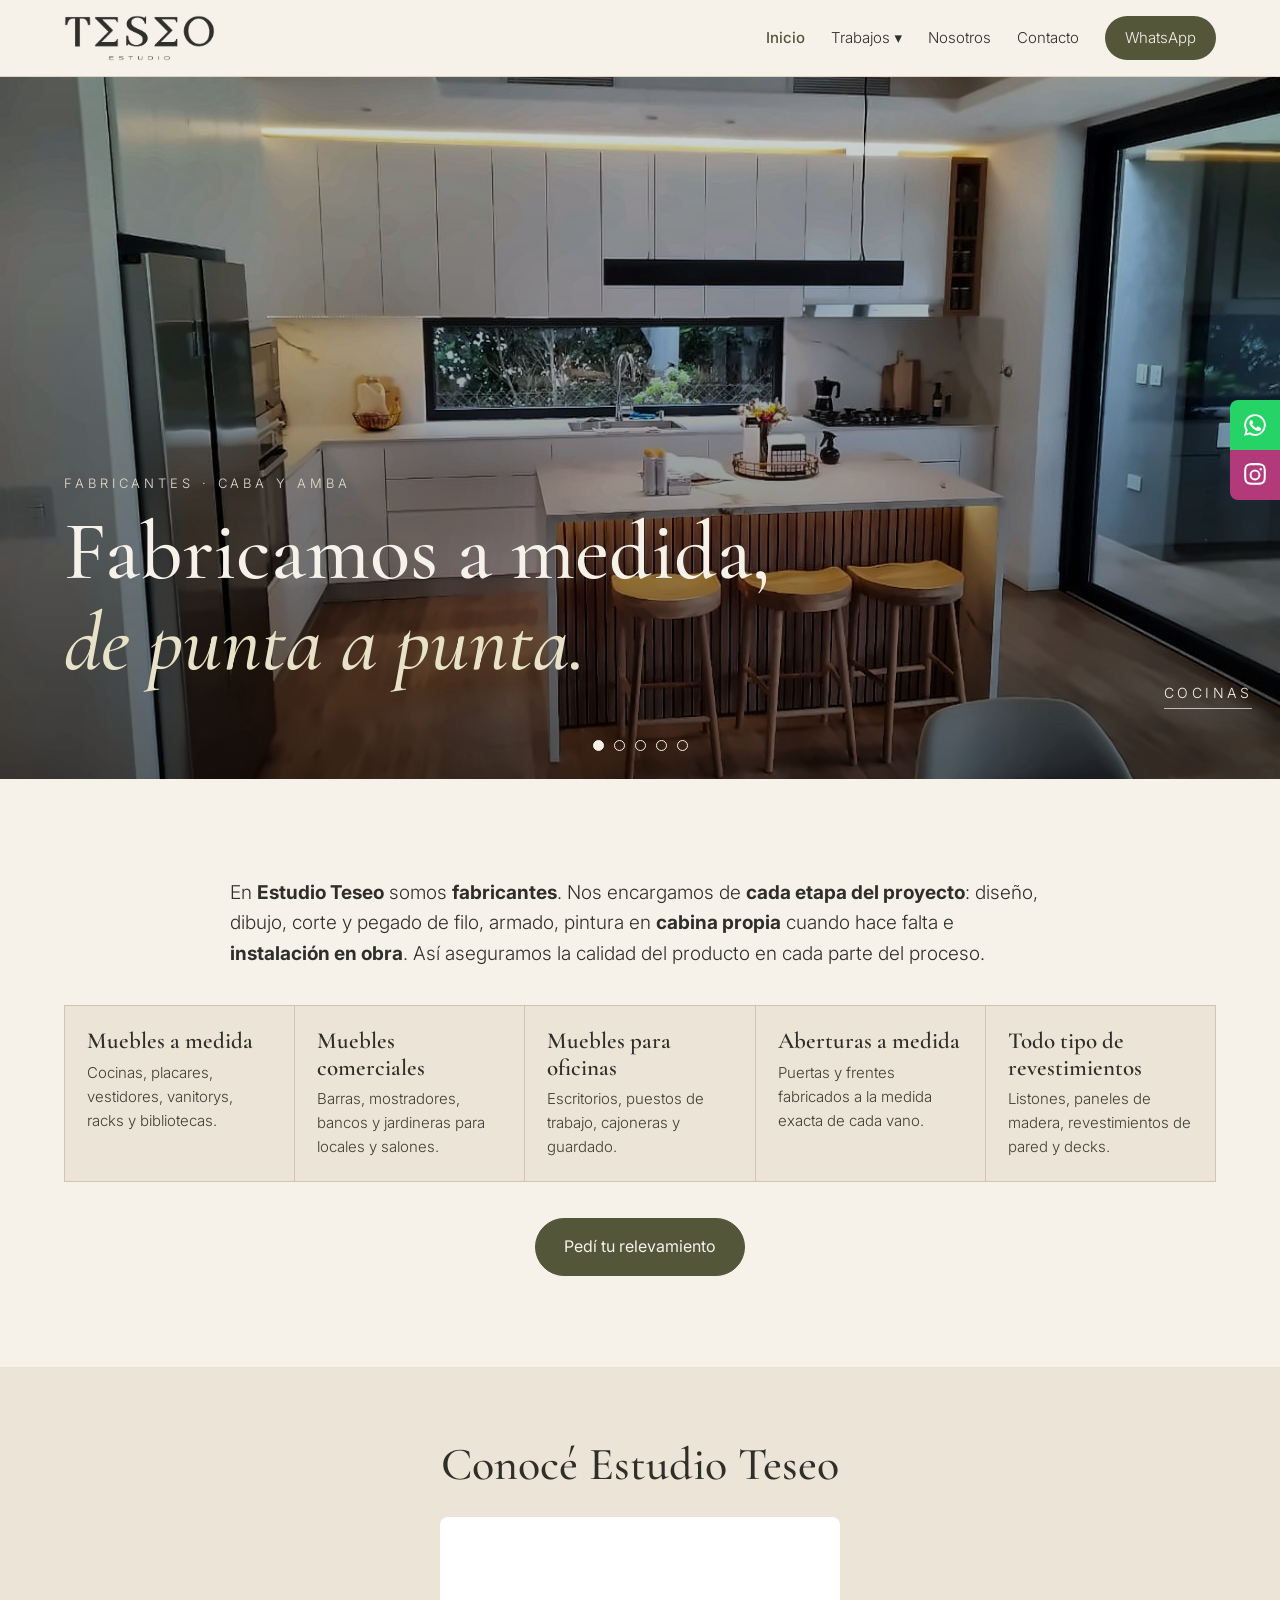
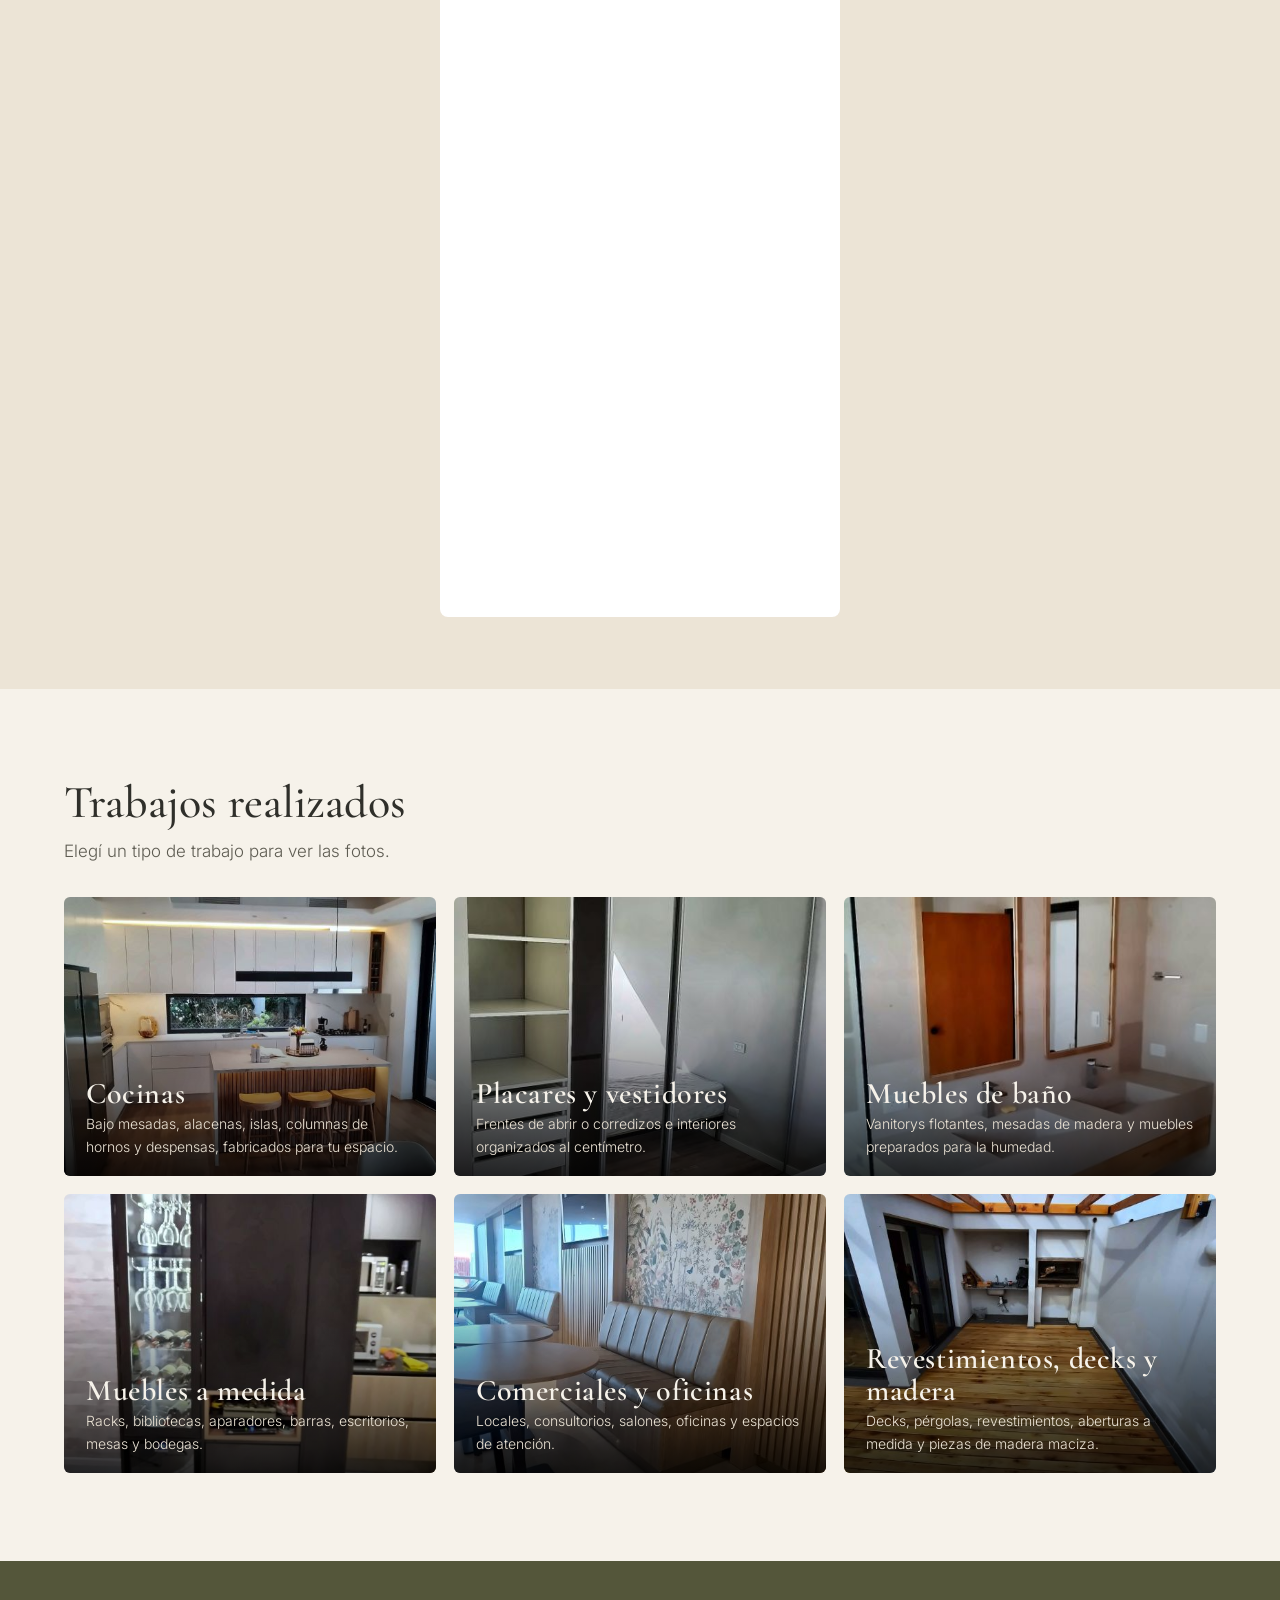
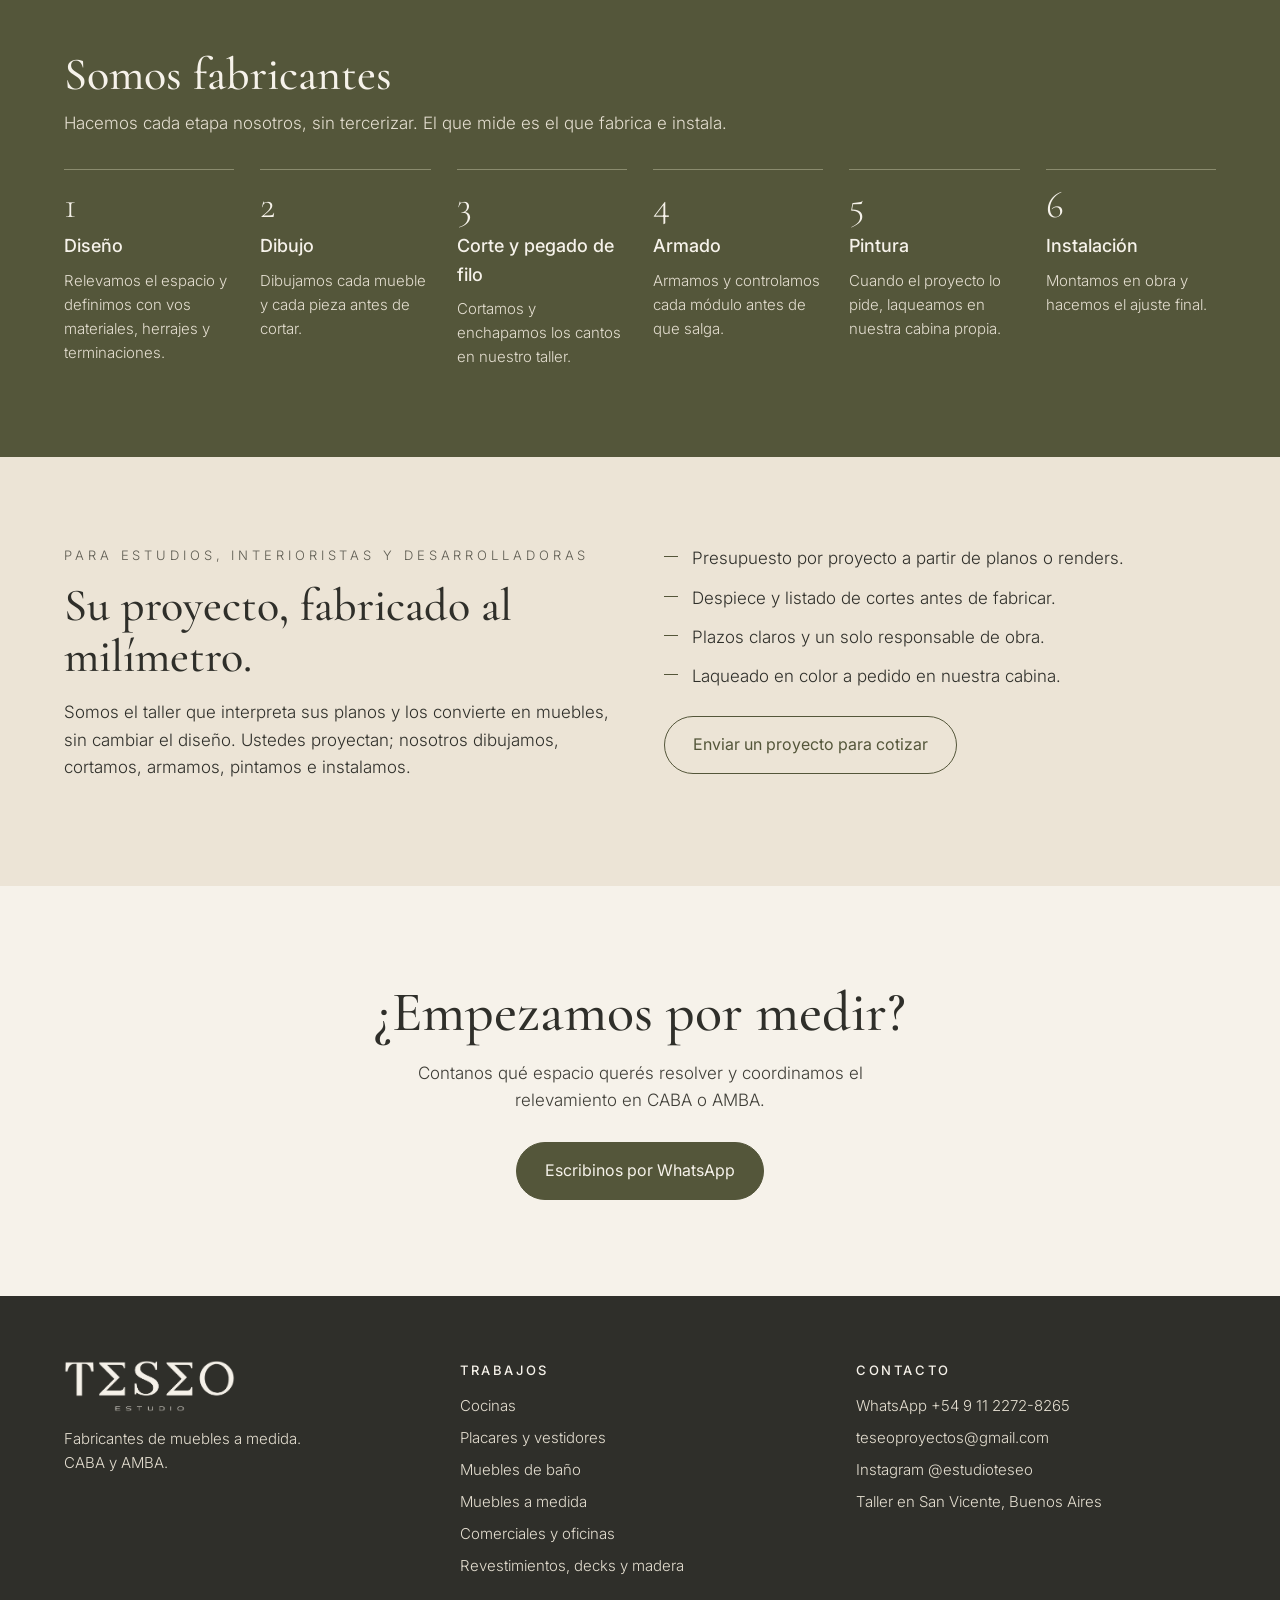
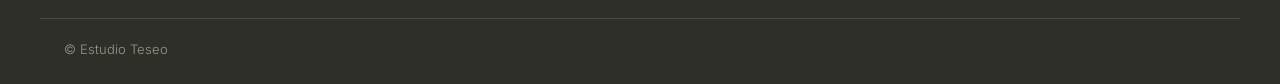
==== index.html @ 788e833e "Primera versión de la web de Estudio Teseo Co-Authored-By: Claude Opus 5.5 <noreply@anthropic.com> C" ====
<!doctype html>
<html lang="es"><head>
<meta charset="utf-8"><meta name="viewport" content="width=device-width, initial-scale=1">
<title>Estudio Teseo — Fabricantes de muebles a medida en CABA y AMBA</title>
<meta name="description" content="Fabricantes de muebles a medida, muebles comerciales y de oficina, aberturas y revestimientos en CABA y AMBA. Diseño, fabricación e instalación propios.">
<meta property="og:type" content="website"><meta property="og:title" content="Estudio Teseo — Fabricantes de muebles a medida en CABA y AMBA">
<meta property="og:description" content="Fabricantes de muebles a medida, muebles comerciales y de oficina, aberturas y revestimientos en CABA y AMBA. Diseño, fabricación e instalación propios."><meta property="og:image" content="img/compartir.jpg"><meta property="og:locale" content="es_AR">
<link rel="icon" href="data:image/svg+xml,%3Csvg xmlns='http://www.w3.org/2000/svg' viewBox='0 0 64 64'%3E%3Crect width='64' height='64' rx='10' fill='%2354563A'/%3E%3Ctext x='32' y='45' font-size='40' text-anchor='middle' fill='%23F6F2EA' font-family='sans-serif'%3E%CE%A3%3C/text%3E%3C/svg%3E">
<link rel="preconnect" href="https://fonts.googleapis.com">
<link href="https://fonts.googleapis.com/css2?family=Cormorant+Garamond:ital,wght@0,500;0,600;1,500&family=Inter:wght@300;400;500&display=swap" rel="stylesheet">
<link rel="stylesheet" href="estilo.css">
</head><body><header class="top"><div class="wrap bar">
<a href="index.html" class="home" aria-label="Estudio Teseo, inicio"><img class="logo-img" src="img/logo-oscuro.png" alt="Teseo Estudio" width="822" height="250"></a>
<button class="burger" aria-label="Abrir menú" aria-expanded="false"><span></span><span></span><span></span></button>
<nav class="menu" aria-label="Principal">
<a href="index.html" class="on">Inicio</a>
<div class="drop"><button class="dropbtn" aria-expanded="false">Trabajos <span aria-hidden="true">▾</span></button><div class="dropmenu"><a href="cocinas-a-medida.html">Cocinas</a><a href="placares-y-vestidores.html">Placares y vestidores</a><a href="muebles-de-bano.html">Muebles de baño</a><a href="muebles-a-medida.html">Muebles a medida</a><a href="muebles-comerciales-y-oficinas.html">Comerciales y oficinas</a><a href="revestimientos-decks-y-madera.html">Revestimientos, decks y madera</a></div></div>
<a href="nosotros.html">Nosotros</a>
<a href="contacto.html">Contacto</a>
<a class="btn small" href="https://wa.me/5491122728265?text=Hola%20Estudio%20Teseo%2C%20vengo%20de%20la%20web%20y%20quiero%20hacer%20una%20consulta." target="_blank" rel="noopener">WhatsApp</a>
</nav></div></header>
<main>
<section class="slider" aria-label="Trabajos destacados"><a class="slide on" href="cocinas-a-medida.html" style="background-image:url(img/obras/cocinas-25.jpg)"><span class="cap">Cocinas</span></a><a class="slide" href="placares-y-vestidores.html" style="background-image:url(img/obras/placares-14.jpg)"><span class="cap">Placares y vestidores</span></a><a class="slide" href="muebles-comerciales-y-oficinas.html" style="background-image:url(img/obras/comerciales-05.jpg)"><span class="cap">Comerciales y oficinas</span></a><a class="slide" href="muebles-de-bano.html" style="background-image:url(img/obras/banos-10.jpg)"><span class="cap">Muebles de baño</span></a><a class="slide" href="revestimientos-decks-y-madera.html" style="background-image:url(img/obras/especiales-02.jpg)"><span class="cap">Decks y madera</span></a><div class="slogan"><p class="kicker">FABRICANTES · CABA Y AMBA</p><h1>Fabricamos a medida,<br><em>de punta a punta.</em></h1></div><div class="dots"><button class="dot on" aria-label="Foto 1"></button><button class="dot" aria-label="Foto 2"></button><button class="dot" aria-label="Foto 3"></button><button class="dot" aria-label="Foto 4"></button><button class="dot" aria-label="Foto 5"></button></div></section>
<section class="intro"><div class="wrap narrow">
<p>En <strong>Estudio Teseo</strong> somos <strong>fabricantes</strong>. Nos encargamos de <strong>cada etapa del proyecto</strong>: diseño, dibujo, corte y pegado de filo, armado, pintura en <strong>cabina propia</strong> cuando hace falta e <strong>instalación en obra</strong>. Así aseguramos la calidad del producto en cada parte del proceso.</p>
<ul class="rubros"><li><strong>Muebles a medida</strong><span>Cocinas, placares, vestidores, vanitorys, racks y bibliotecas.</span></li><li><strong>Muebles comerciales</strong><span>Barras, mostradores, bancos y jardineras para locales y salones.</span></li><li><strong>Muebles para oficinas</strong><span>Escritorios, puestos de trabajo, cajoneras y guardado.</span></li><li><strong>Aberturas a medida</strong><span>Puertas y frentes fabricados a la medida exacta de cada vano.</span></li><li><strong>Todo tipo de revestimientos</strong><span>Listones, paneles de madera, revestimientos de pared y decks.</span></li></ul>
<p class="center"><a class="btn" href="https://wa.me/5491122728265?text=Hola%20Estudio%20Teseo%2C%20vengo%20de%20la%20web%20y%20quiero%20pedir%20un%20relevamiento." target="_blank" rel="noopener">Pedí tu relevamiento</a></p>
</div></section>
<section class="video"><div class="wrap center"><h2>Conocé Estudio Teseo</h2><div class="ig"><iframe src="https://www.instagram.com/reel/DfYvOZ5NpeD/embed" title="Video de presentación de Estudio Teseo" loading="lazy" allowtransparency="true" allowfullscreen scrolling="no"></iframe></div></div></section>
<section class="tiles-sec"><div class="wrap"><h2>Trabajos realizados</h2><p class="sub">Elegí un tipo de trabajo para ver las fotos.</p><div class="tiles"><a class="tile" href="cocinas-a-medida.html"><img loading="lazy" src="img/obras-mini/cocinas-25.jpg" alt=""><span><strong>Cocinas</strong><em>Bajo mesadas, alacenas, islas, columnas de hornos y despensas, fabricados para tu espacio.</em></span></a><a class="tile" href="placares-y-vestidores.html"><img loading="lazy" src="img/obras-mini/placares-14.jpg" alt=""><span><strong>Placares y vestidores</strong><em>Frentes de abrir o corredizos e interiores organizados al centímetro.</em></span></a><a class="tile" href="muebles-de-bano.html"><img loading="lazy" src="img/obras-mini/banos-10.jpg" alt=""><span><strong>Muebles de baño</strong><em>Vanitorys flotantes, mesadas de madera y muebles preparados para la humedad.</em></span></a><a class="tile" href="muebles-a-medida.html"><img loading="lazy" src="img/obras-mini/medida-31.jpg" alt=""><span><strong>Muebles a medida</strong><em>Racks, bibliotecas, aparadores, barras, escritorios, mesas y bodegas.</em></span></a><a class="tile" href="muebles-comerciales-y-oficinas.html"><img loading="lazy" src="img/obras-mini/comerciales-05.jpg" alt=""><span><strong>Comerciales y oficinas</strong><em>Locales, consultorios, salones, oficinas y espacios de atención.</em></span></a><a class="tile" href="revestimientos-decks-y-madera.html"><img loading="lazy" src="img/obras-mini/especiales-02.jpg" alt=""><span><strong>Revestimientos, decks y madera</strong><em>Decks, pérgolas, revestimientos, aberturas a medida y piezas de madera maciza.</em></span></a></div></div></section>
<section class="proceso"><div class="wrap"><h2>Somos fabricantes</h2><p class="sub">Hacemos cada etapa nosotros, sin tercerizar. El que mide es el que fabrica e instala.</p><ol class="pasos"><li><span class="n">1</span><strong>Diseño</strong><span>Relevamos el espacio y definimos con vos materiales, herrajes y terminaciones.</span></li><li><span class="n">2</span><strong>Dibujo</strong><span>Dibujamos cada mueble y cada pieza antes de cortar.</span></li><li><span class="n">3</span><strong>Corte y pegado de filo</strong><span>Cortamos y enchapamos los cantos en nuestro taller.</span></li><li><span class="n">4</span><strong>Armado</strong><span>Armamos y controlamos cada módulo antes de que salga.</span></li><li><span class="n">5</span><strong>Pintura</strong><span>Cuando el proyecto lo pide, laqueamos en nuestra cabina propia.</span></li><li><span class="n">6</span><strong>Instalación</strong><span>Montamos en obra y hacemos el ajuste final.</span></li></ol></div></section>
<section class="estudios"><div class="wrap two">
<div><p class="kicker">PARA ESTUDIOS, INTERIORISTAS Y DESARROLLADORAS</p><h2>Su proyecto, fabricado al milímetro.</h2>
<p>Somos el taller que interpreta sus planos y los convierte en muebles, sin cambiar el diseño. Ustedes proyectan; nosotros dibujamos, cortamos, armamos, pintamos e instalamos.</p></div>
<div><ul class="checks"><li>Presupuesto por proyecto a partir de planos o renders.</li><li>Despiece y listado de cortes antes de fabricar.</li><li>Plazos claros y un solo responsable de obra.</li><li>Laqueado en color a pedido en nuestra cabina.</li></ul>
<a class="btn outline" href="mailto:teseoproyectos@gmail.com?subject=Proyecto%20para%20cotizar">Enviar un proyecto para cotizar</a></div></div></section>
<section class="cta"><div class="wrap center">
<h2>¿Empezamos por medir?</h2><p>Contanos qué espacio querés resolver y coordinamos el relevamiento en CABA o AMBA.</p>
<a class="btn" href="https://wa.me/5491122728265?text=Hola%20Estudio%20Teseo%2C%20vengo%20de%20la%20web%20y%20quiero%20pedir%20un%20relevamiento." target="_blank" rel="noopener">Escribinos por WhatsApp</a></div></section>
</main><footer class="foot"><div class="wrap cols">
<div><img class="logo-img" src="img/logo-claro.png" alt="Teseo Estudio" width="822" height="250"><p>Fabricantes de muebles a medida.<br>CABA y AMBA.</p></div>
<div><h4>Trabajos</h4><ul><li><a href="cocinas-a-medida.html">Cocinas</a></li><li><a href="placares-y-vestidores.html">Placares y vestidores</a></li><li><a href="muebles-de-bano.html">Muebles de baño</a></li><li><a href="muebles-a-medida.html">Muebles a medida</a></li><li><a href="muebles-comerciales-y-oficinas.html">Comerciales y oficinas</a></li><li><a href="revestimientos-decks-y-madera.html">Revestimientos, decks y madera</a></li></ul></div>
<div><h4>Contacto</h4><ul>
<li><a href="https://wa.me/5491122728265?text=Hola%20Estudio%20Teseo%2C%20vengo%20de%20la%20web%20y%20quiero%20hacer%20una%20consulta." target="_blank" rel="noopener">WhatsApp +54 9 11 2272-8265</a></li>
<li><a href="mailto:teseoproyectos@gmail.com">teseoproyectos@gmail.com</a></li>
<li><a href="https://www.instagram.com/estudioteseo/" target="_blank" rel="noopener">Instagram @estudioteseo</a></li>
<li>Taller en San Vicente, Buenos Aires</li></ul></div>
</div><div class="wrap copy">© Estudio Teseo</div></footer>
<div class="float" aria-label="Contacto rápido">
<a class="f-wa" href="https://wa.me/5491122728265?text=Hola%20Estudio%20Teseo%2C%20vengo%20de%20la%20web%20y%20quiero%20hacer%20una%20consulta." target="_blank" rel="noopener" aria-label="WhatsApp"><svg viewBox="0 0 24 24"><path fill="currentColor" d="M12 2a10 10 0 0 0-8.6 15.1L2 22l5-1.3A10 10 0 1 0 12 2zm0 18.2a8.2 8.2 0 0 1-4.2-1.2l-.3-.2-3 .8.8-2.9-.2-.3A8.2 8.2 0 1 1 12 20.2zm4.5-6.1c-.2-.1-1.5-.7-1.7-.8s-.4-.1-.6.1-.7.8-.8 1-.3.2-.5.1a6.7 6.7 0 0 1-3.3-2.9c-.3-.4.3-.4.7-1.4.1-.2 0-.3 0-.4l-.8-1.8c-.2-.5-.4-.4-.6-.4h-.5a1 1 0 0 0-.7.3 3 3 0 0 0-.9 2.2 5.2 5.2 0 0 0 1.1 2.8 11.9 11.9 0 0 0 4.6 4c1.7.7 2.4.8 3.2.7a2.8 2.8 0 0 0 1.8-1.3 2.3 2.3 0 0 0 .2-1.3c-.1-.1-.3-.2-.5-.3z"/></svg></a>
<a class="f-ig" href="https://www.instagram.com/estudioteseo/" target="_blank" rel="noopener" aria-label="Instagram"><svg viewBox="0 0 24 24"><path fill="currentColor" d="M12 7a5 5 0 1 0 0 10 5 5 0 0 0 0-10zm0 8.2a3.2 3.2 0 1 1 0-6.4 3.2 3.2 0 0 1 0 6.4zM17.3 5.5a1.2 1.2 0 1 0 0 2.4 1.2 1.2 0 0 0 0-2.4zM21.9 7.1a6.1 6.1 0 0 0-1.6-4.3A6.1 6.1 0 0 0 16 1.1C14.3 1 9.7 1 8 1.1a6.1 6.1 0 0 0-4.3 1.6A6.1 6.1 0 0 0 2.1 7C2 8.7 2 13.3 2.1 15a6.1 6.1 0 0 0 1.6 4.3A6.1 6.1 0 0 0 8 20.9c1.7.1 6.3.1 8 0a6.1 6.1 0 0 0 4.3-1.6 6.1 6.1 0 0 0 1.6-4.3c.1-1.7.1-6.3 0-8zm-2.2 9.8a3.3 3.3 0 0 1-1.8 1.8c-1.3.5-4.3.4-5.9.4s-4.6.1-5.9-.4a3.3 3.3 0 0 1-1.8-1.8c-.5-1.3-.4-4.3-.4-5.9s-.1-4.6.4-5.9a3.3 3.3 0 0 1 1.8-1.8C7.4 2.8 10.4 2.9 12 2.9s4.6-.1 5.9.4a3.3 3.3 0 0 1 1.8 1.8c.5 1.3.4 4.3.4 5.9s.1 4.6-.4 5.9z"/></svg></a>
</div>
<div id="visor" role="dialog" aria-modal="true" aria-label="Foto ampliada"><button id="vx" aria-label="Cerrar">×</button><button id="vp" aria-label="Anterior">‹</button><img alt=""><button id="vn" aria-label="Siguiente">›</button><p></p></div>
<script src="sitio.js"></script>
</body></html>
---- estilo.css ----
:root{--olive:#54563A;--sand:#ECE4D6;--paper:#F6F2EA;--ink:#2F2F2A;--mute:#5E5C52;--line:#DDD4C3}
*{box-sizing:border-box}
html{scroll-behavior:smooth}
body{margin:0;background:var(--paper);color:var(--ink);font-family:Inter,system-ui,sans-serif;font-weight:300;font-size:17px;line-height:1.6}
img{max-width:100%;display:block}
a{color:var(--olive)}
h1,h2,h3{font-family:'Cormorant Garamond',Georgia,serif;font-weight:500;line-height:1.1;margin:0}
h2{font-size:clamp(32px,4vw,46px)}
.wrap{max-width:1200px;margin:0 auto;padding:0 24px}
.narrow{max-width:820px}
.center{text-align:center}
.kicker{font-size:13px;letter-spacing:.3em;color:var(--mute);margin:0}
.sub{color:var(--mute);margin:10px 0 32px}
.btn{display:inline-block;text-decoration:none;background:var(--olive);color:var(--paper);padding:15px 28px;border-radius:999px;font-weight:400;font-size:16px;border:1px solid var(--olive);cursor:pointer;font-family:inherit}
.btn:hover{background:var(--ink);border-color:var(--ink);color:var(--paper)}
.btn.small{padding:10px 20px;font-size:15px}
.btn.outline{background:transparent;color:var(--olive)}
.btn.outline:hover{background:var(--olive);color:var(--paper)}
/* header */
.top{position:sticky;top:0;z-index:40;background:var(--paper);border-bottom:1px solid var(--line)}
.bar{display:flex;align-items:center;justify-content:space-between;min-height:76px;gap:16px}
.home{text-decoration:none;color:var(--ink)}
.logo{display:inline-flex;flex-direction:column;line-height:1.1}
.logo .l1{font-weight:300;font-size:26px;letter-spacing:.32em}
.logo .l2{font-size:10px;letter-spacing:.5em;color:var(--mute)}
.menu{display:flex;align-items:center;gap:6px 26px;font-size:15px}
.menu>a,.dropbtn{text-decoration:none;color:var(--ink);padding:12px 0;background:none;border:0;font:inherit;cursor:pointer}
.menu>a.on,.dropbtn.on{color:var(--olive);font-weight:500}
.menu>a.btn{color:var(--paper);background:var(--olive);padding:10px 20px}
.drop{position:relative}
.dropmenu{display:none;position:absolute;top:100%;left:-16px;background:var(--paper);border:1px solid var(--line);border-radius:6px;padding:8px 0;min-width:260px;box-shadow:0 12px 30px rgba(0,0,0,.08)}
.dropmenu a{display:block;padding:10px 18px;text-decoration:none;color:var(--ink)}
.dropmenu a:hover,.dropmenu a.on{background:var(--sand);color:var(--olive)}
.drop:hover .dropmenu,.drop.open .dropmenu{display:block}
.burger{display:none;background:none;border:0;width:44px;height:44px;cursor:pointer;padding:10px}
.burger span{display:block;height:2px;background:var(--ink);margin:5px 0}
@media (max-width:900px){
 .burger{display:block}
 .menu{display:none;position:absolute;left:0;right:0;top:100%;background:var(--paper);flex-direction:column;align-items:stretch;padding:8px 24px 20px;border-bottom:1px solid var(--line)}
 .menu.open{display:flex}
 .menu>a,.dropbtn{padding:12px 0;text-align:left;border-bottom:1px solid var(--line)}
 .menu>a.btn{text-align:center;margin-top:12px;border-bottom:0}
 .dropmenu{position:static;box-shadow:none;border:0;padding:0 0 8px 12px;display:none}
 .drop:hover .dropmenu{display:none}.drop.open .dropmenu{display:block}
}
/* slider */
.slider{position:relative;height:min(78vh,720px);min-height:460px;overflow:hidden;background:#222}
.slide{position:absolute;inset:0;background-size:cover;background-position:center;opacity:0;transition:opacity 1.2s;display:block}
.slide.on{opacity:1}
.slide::after{content:"";position:absolute;inset:0;background:linear-gradient(180deg,rgba(0,0,0,.15),rgba(0,0,0,.55))}
.slide .cap{position:absolute;right:28px;bottom:70px;z-index:2;color:var(--paper);font-size:14px;letter-spacing:.25em;text-transform:uppercase;border-bottom:1px solid rgba(246,242,234,.7);padding-bottom:4px}
.slogan{position:absolute;left:0;right:0;bottom:90px;z-index:3;max-width:1200px;margin:0 auto;padding:0 24px;color:var(--paper);pointer-events:none}
.slogan .kicker{color:#E4DED0}
.slogan h1{font-size:clamp(42px,6.5vw,84px);margin-top:12px;color:var(--paper)}
.slogan em{color:#E8E2C8}
.dots{position:absolute;left:0;right:0;bottom:28px;z-index:3;display:flex;gap:10px;justify-content:center}
.dot{width:11px;height:11px;border-radius:50%;border:1px solid var(--paper);background:transparent;padding:0;cursor:pointer}
.dot.on{background:var(--paper)}
@media (max-width:700px){.slide .cap{display:none}.slogan{bottom:70px}}
/* intro */
.intro{padding:80px 0 72px}
.intro p{font-size:19px}
.rubros{list-style:none;padding:0;margin:36px 0;display:grid;grid-template-columns:1fr;gap:1px;background:#CFC5B2;border:1px solid #CFC5B2}
.rubros li{background:var(--sand);padding:22px;display:flex;flex-direction:column;gap:6px}
.rubros strong{font-family:'Cormorant Garamond',serif;font-size:23px;font-weight:600;line-height:1.15}
.rubros span{font-size:15px;color:#3F3E37}
/* video */
.video{background:var(--sand);padding:72px 0}
.video video{margin:28px auto 0;max-height:80vh;max-width:100%;border-radius:6px;background:#000}
/* tiles */
.tiles-sec{padding:88px 0}
.tiles{display:grid;grid-template-columns:repeat(auto-fit,minmax(min(100%,340px),1fr));gap:18px}
.tile{position:relative;display:block;aspect-ratio:4/3;overflow:hidden;border-radius:6px;text-decoration:none;background:#333}
.tile img{width:100%;height:100%;object-fit:cover;transition:transform .5s}
.tile:hover img{transform:scale(1.04)}
.tile::after{content:"";position:absolute;inset:0;background:linear-gradient(180deg,rgba(0,0,0,0) 30%,rgba(0,0,0,.82))}
.tile span{position:absolute;left:22px;right:22px;bottom:18px;z-index:2;color:var(--paper);display:flex;flex-direction:column;gap:4px}
.tile strong{font-family:'Cormorant Garamond',serif;font-weight:600;font-size:30px;line-height:1.05;letter-spacing:.02em}
.tile em{font-style:normal;font-size:14px;color:#ECE4D6}
/* proceso */
.proceso{background:var(--olive);color:var(--paper);padding:88px 0}
.proceso .sub{color:#E4DED0}
.pasos{list-style:none;padding:0;margin:0;display:grid;grid-template-columns:repeat(auto-fit,minmax(min(100%,170px),1fr));gap:26px}
.pasos li{display:flex;flex-direction:column;gap:8px;border-top:1px solid #8A8B6E;padding-top:16px}
.pasos .n{font-family:'Cormorant Garamond',serif;font-size:38px;line-height:1}
.pasos strong{font-weight:500;font-size:18px}
.pasos span:last-child{font-size:15px;color:#E4DED0}
.page .pasos li{border-top-color:var(--line)}
.page .pasos span:last-child{color:var(--mute)}
/* estudios */
.estudios{background:var(--sand);padding:88px 0}
.two{display:grid;grid-template-columns:repeat(auto-fit,minmax(min(100%,420px),1fr));gap:48px;align-items:start}
.estudios h2{margin:14px 0 18px}
.checks{list-style:none;padding:0;margin:0 0 26px;display:flex;flex-direction:column;gap:12px}
.checks li{padding-left:28px;position:relative}
.checks li::before{content:"";position:absolute;left:0;top:11px;width:14px;height:1px;background:var(--olive)}
/* cta */
.cta{padding:96px 0}
.cta h2{font-size:clamp(36px,5vw,56px)}
.cta p{color:#3F3E37;max-width:34rem;margin:16px auto 28px}
/* pages */
.page{padding:56px 0 64px}
.crumbs{font-size:14px;color:var(--mute);margin:0 0 18px}
.crumbs a{text-decoration:none}
.page h1{font-size:clamp(38px,5vw,60px);text-align:center}
.rule{width:80px;height:2px;background:var(--olive);margin:18px auto 36px}
.texto{max-width:860px;margin:0 auto 8px}
.page>.wrap>p{text-align:center;margin:20px 0 40px}
.texto p{margin:0 0 16px}
.foto{border-radius:6px;width:100%;height:100%;max-height:560px;object-fit:cover}
.mt{margin:72px 0 28px}
.galeria{display:grid;grid-template-columns:repeat(auto-fill,minmax(min(100%,300px),1fr));gap:22px}
.obra{margin:0}
.obra a{display:block;overflow:hidden;border-radius:4px;background:#E4DED0}
.obra img{width:100%;aspect-ratio:4/5;object-fit:cover;transition:transform .4s}
.obra a:hover img{transform:scale(1.03)}
.obra figcaption{font-size:15px;color:#3F3E37;margin-top:8px;line-height:1.4}
.otros{display:flex;flex-wrap:wrap;gap:10px;align-items:center;margin-top:48px;font-size:15px}
.otros a{border:1px solid var(--olive);border-radius:999px;padding:8px 16px;text-decoration:none}
.otros a:hover{background:var(--olive);color:var(--paper)}
.datos{list-style:none;padding:0;margin:20px 0;display:flex;flex-direction:column;gap:10px}
.datos strong{font-weight:500}
.form{background:var(--sand);padding:28px;border-radius:8px;display:flex;flex-direction:column;gap:16px}
.form label{display:flex;flex-direction:column;gap:6px;font-size:15px;font-weight:400}
.form input,.form select,.form textarea{font:inherit;font-size:16px;padding:12px 14px;border:1px solid #CFC5B2;border-radius:6px;background:var(--paper);color:var(--ink)}
.form .btn{align-self:flex-start}
.nota{font-size:13px;color:var(--mute);margin:0}
/* footer */
.foot{background:var(--ink);color:#E4DED0;padding:64px 0 24px;font-size:15px}
.foot .cols{display:grid;grid-template-columns:repeat(auto-fit,minmax(min(100%,220px),1fr));gap:36px}
.foot .logo .l1{color:var(--paper);font-size:22px}.foot .logo .l2{color:#B9B3A3}
.foot h4{font-family:Inter,sans-serif;font-weight:500;font-size:13px;letter-spacing:.2em;text-transform:uppercase;margin:0 0 14px;color:var(--paper)}
.foot ul{list-style:none;padding:0;margin:0;display:flex;flex-direction:column;gap:8px}
.foot a{color:#E4DED0;text-decoration:none}.foot a:hover{color:var(--paper);text-decoration:underline}
.copy{margin-top:40px;padding-top:20px;border-top:1px solid #4A4A43;font-size:13px;color:#9C978A}
/* floating */
.float{position:fixed;right:0;top:50%;transform:translateY(-50%);z-index:45;display:flex;flex-direction:column}
.float a{width:50px;height:50px;display:flex;align-items:center;justify-content:center;color:#fff}
.float svg{width:26px;height:26px}
.f-wa{background:#25D366;border-radius:8px 0 0 0}.f-ig{background:#B23A7A;border-radius:0 0 0 8px}
/* lightbox */
#visor{position:fixed;inset:0;background:rgba(30,30,26,.97);display:none;align-items:center;justify-content:center;z-index:60;padding:56px 16px}
#visor.open{display:flex}
#visor img{max-width:100%;max-height:100%;object-fit:contain}
#visor p{position:absolute;bottom:14px;left:0;right:0;text-align:center;color:var(--sand);margin:0;font-size:15px;padding:0 60px}
#visor button{position:absolute;background:none;border:0;color:var(--paper);font-size:36px;cursor:pointer;width:56px;height:56px}
#vx{top:6px;right:6px}#vp{left:4px;top:50%;transform:translateY(-50%)}#vn{right:4px;top:50%;transform:translateY(-50%)}

@media (min-width:640px){.rubros{grid-template-columns:1fr 1fr}.rubros li:last-child{grid-column:span 2}}
@media (min-width:1000px){.intro .narrow{max-width:1200px}.intro .narrow>p:first-child{max-width:820px;margin-left:auto;margin-right:auto}.rubros{grid-template-columns:repeat(5,1fr)}.rubros li:last-child{grid-column:auto}}
.ig{max-width:400px;margin:28px auto 0;border-radius:8px;overflow:hidden;background:#fff}.ig iframe{width:100%;height:700px;border:0;display:block}
.logo-img{height:46px;width:auto}.foot .logo-img{height:52px;margin-bottom:14px}@media (max-width:600px){.logo-img{height:38px}}
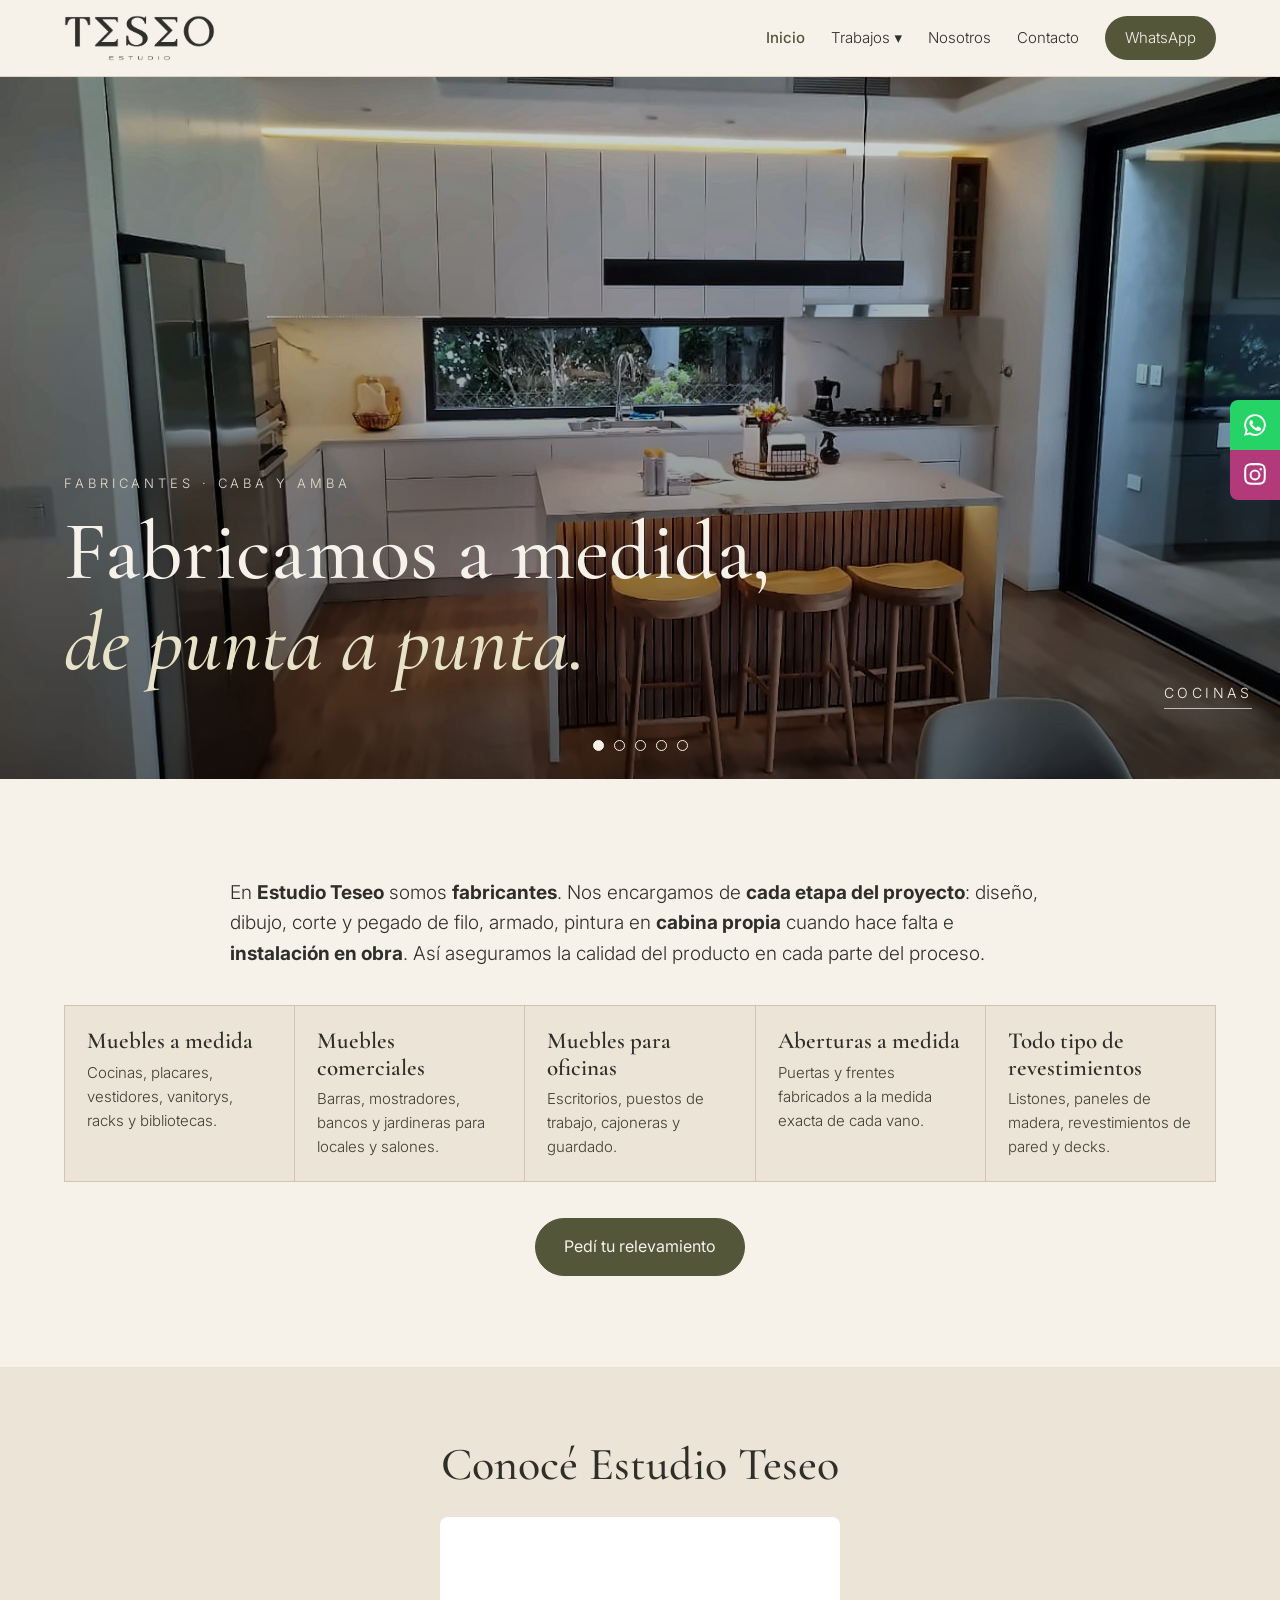
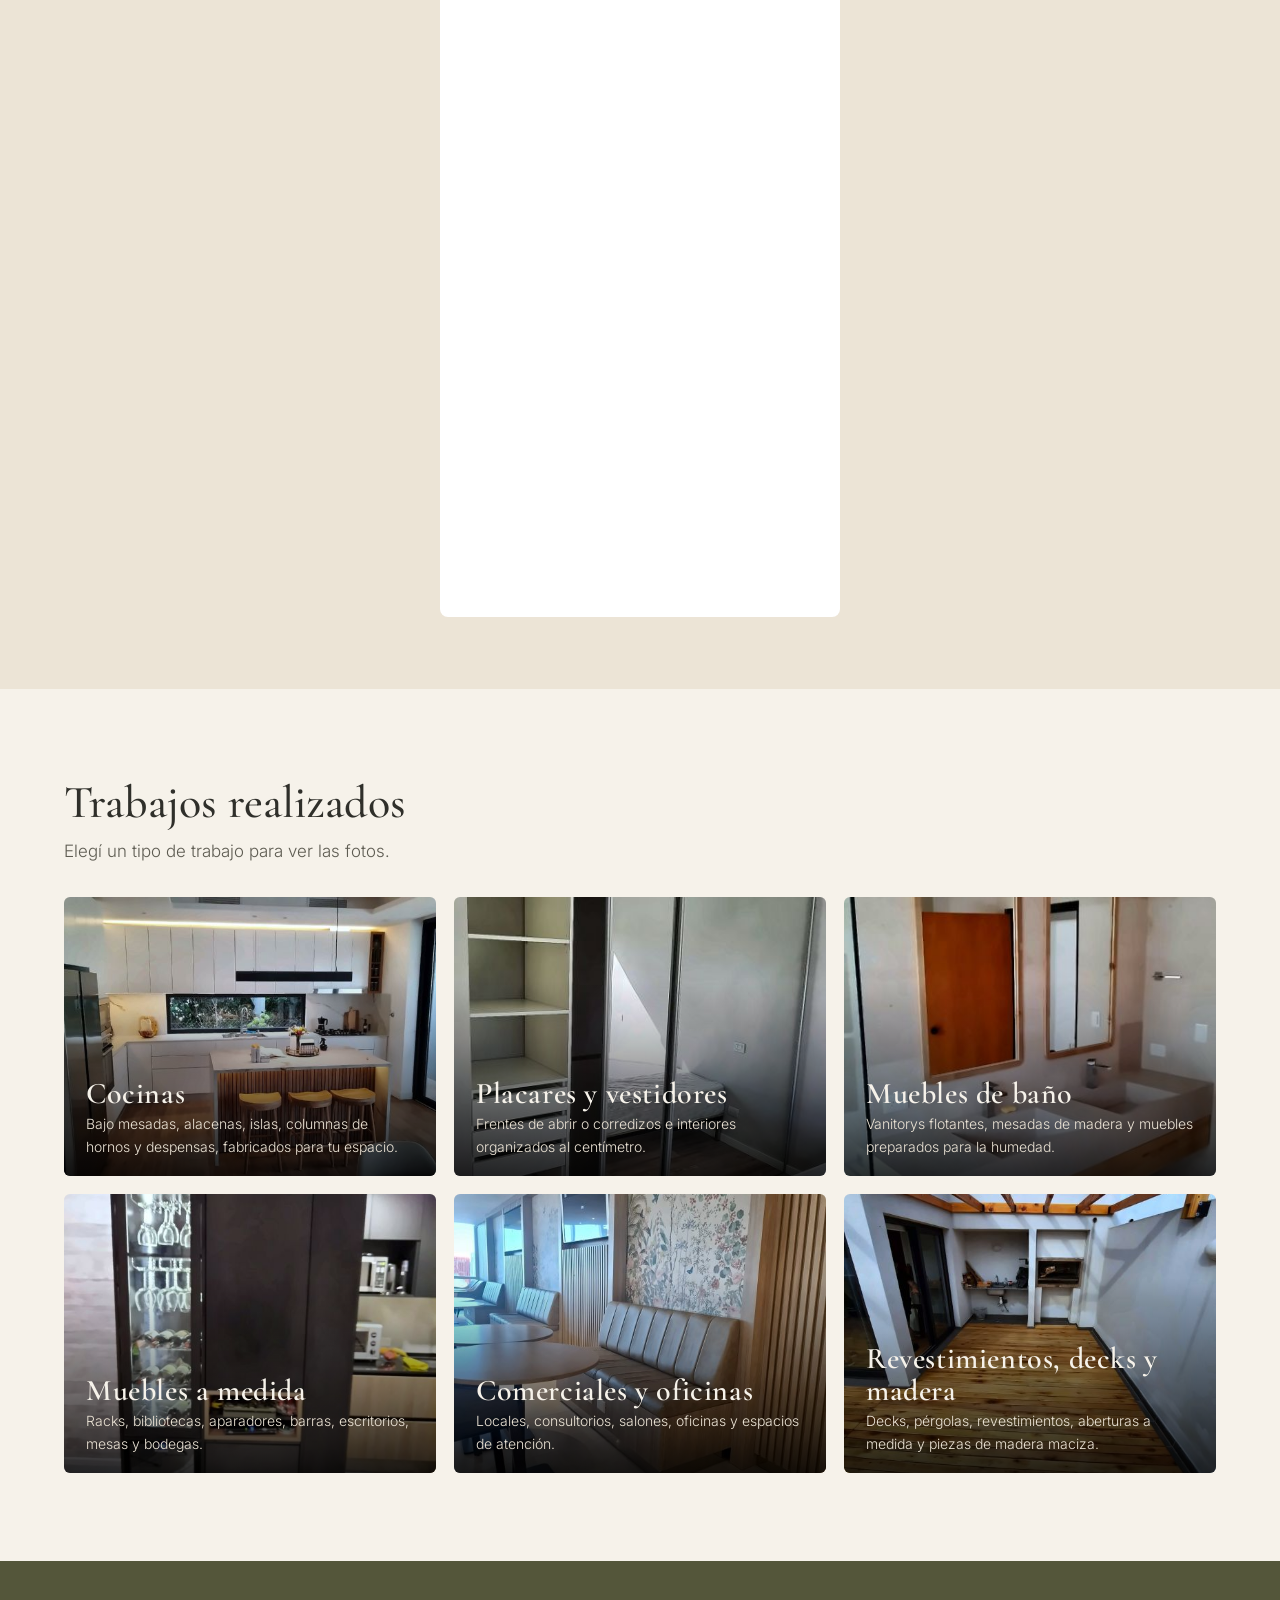
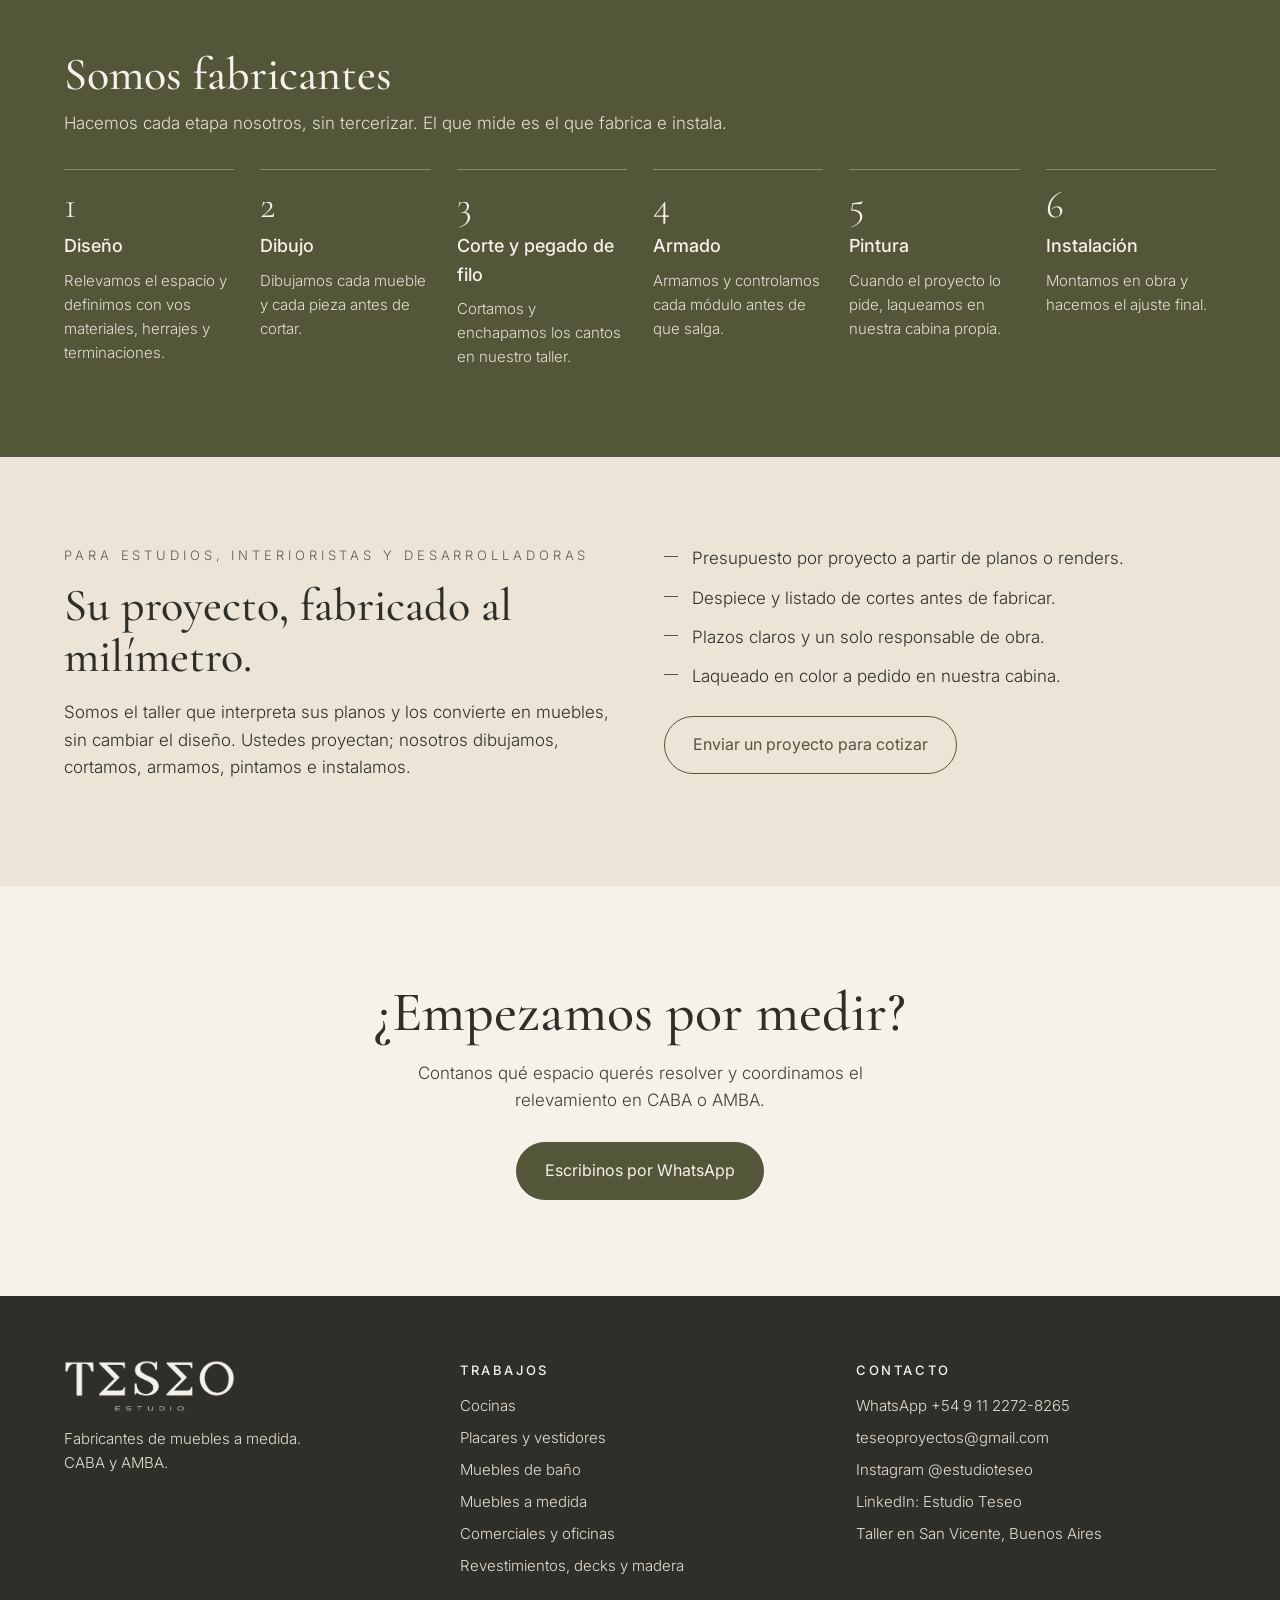
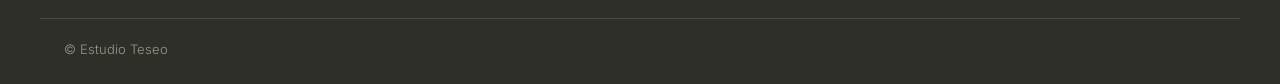
==== commit 5a512281: "Agregar LinkedIn en el pie y en contacto" ====
--- a/index.html
+++ b/index.html
@@ -44,6 +44,7 @@
 <li><a href="https://wa.me/5491122728265?text=Hola%20Estudio%20Teseo%2C%20vengo%20de%20la%20web%20y%20quiero%20hacer%20una%20consulta." target="_blank" rel="noopener">WhatsApp +54 9 11 2272-8265</a></li>
 <li><a href="mailto:teseoproyectos@gmail.com">teseoproyectos@gmail.com</a></li>
 <li><a href="https://www.instagram.com/estudioteseo/" target="_blank" rel="noopener">Instagram @estudioteseo</a></li>
+<li><a href="https://www.linkedin.com/company/estudioteseo/" target="_blank" rel="noopener">LinkedIn: Estudio Teseo</a></li>
 <li>Taller en San Vicente, Buenos Aires</li></ul></div>
 </div><div class="wrap copy">© Estudio Teseo</div></footer>
 <div class="float" aria-label="Contacto rápido">
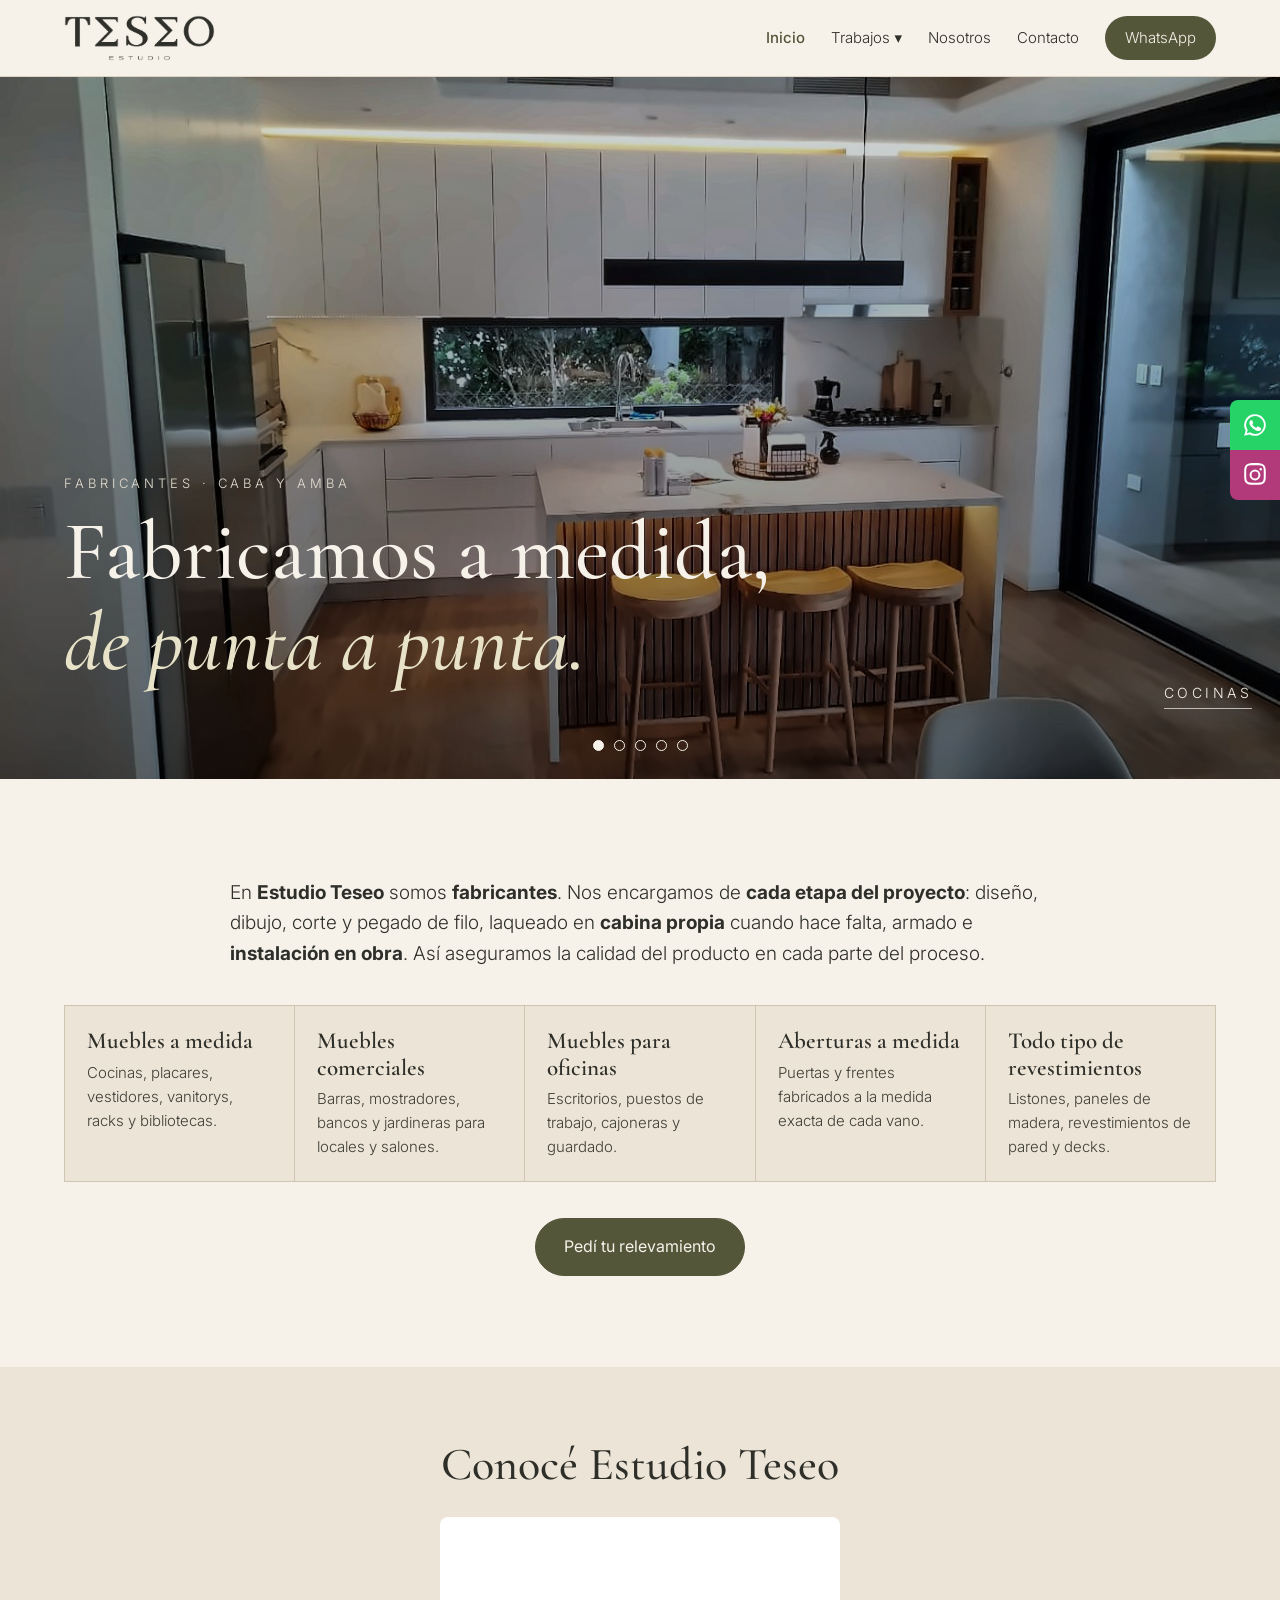
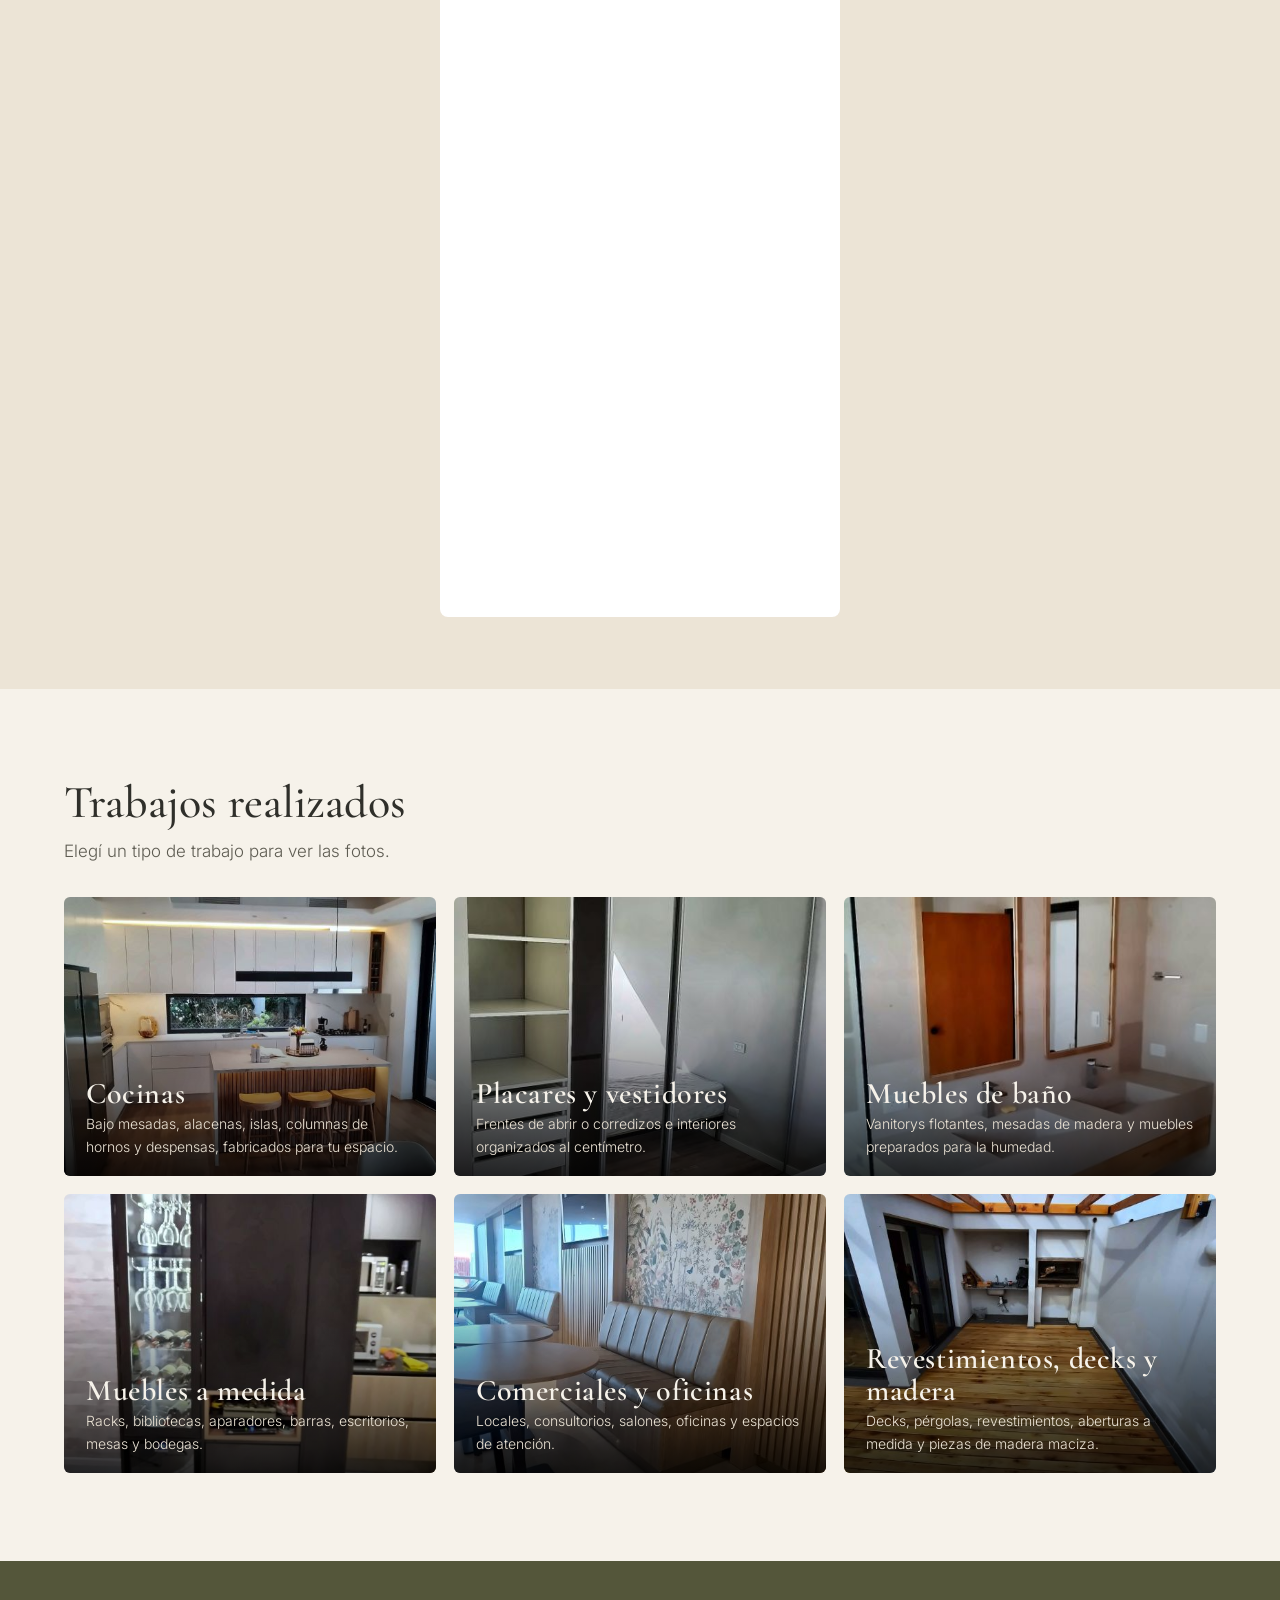
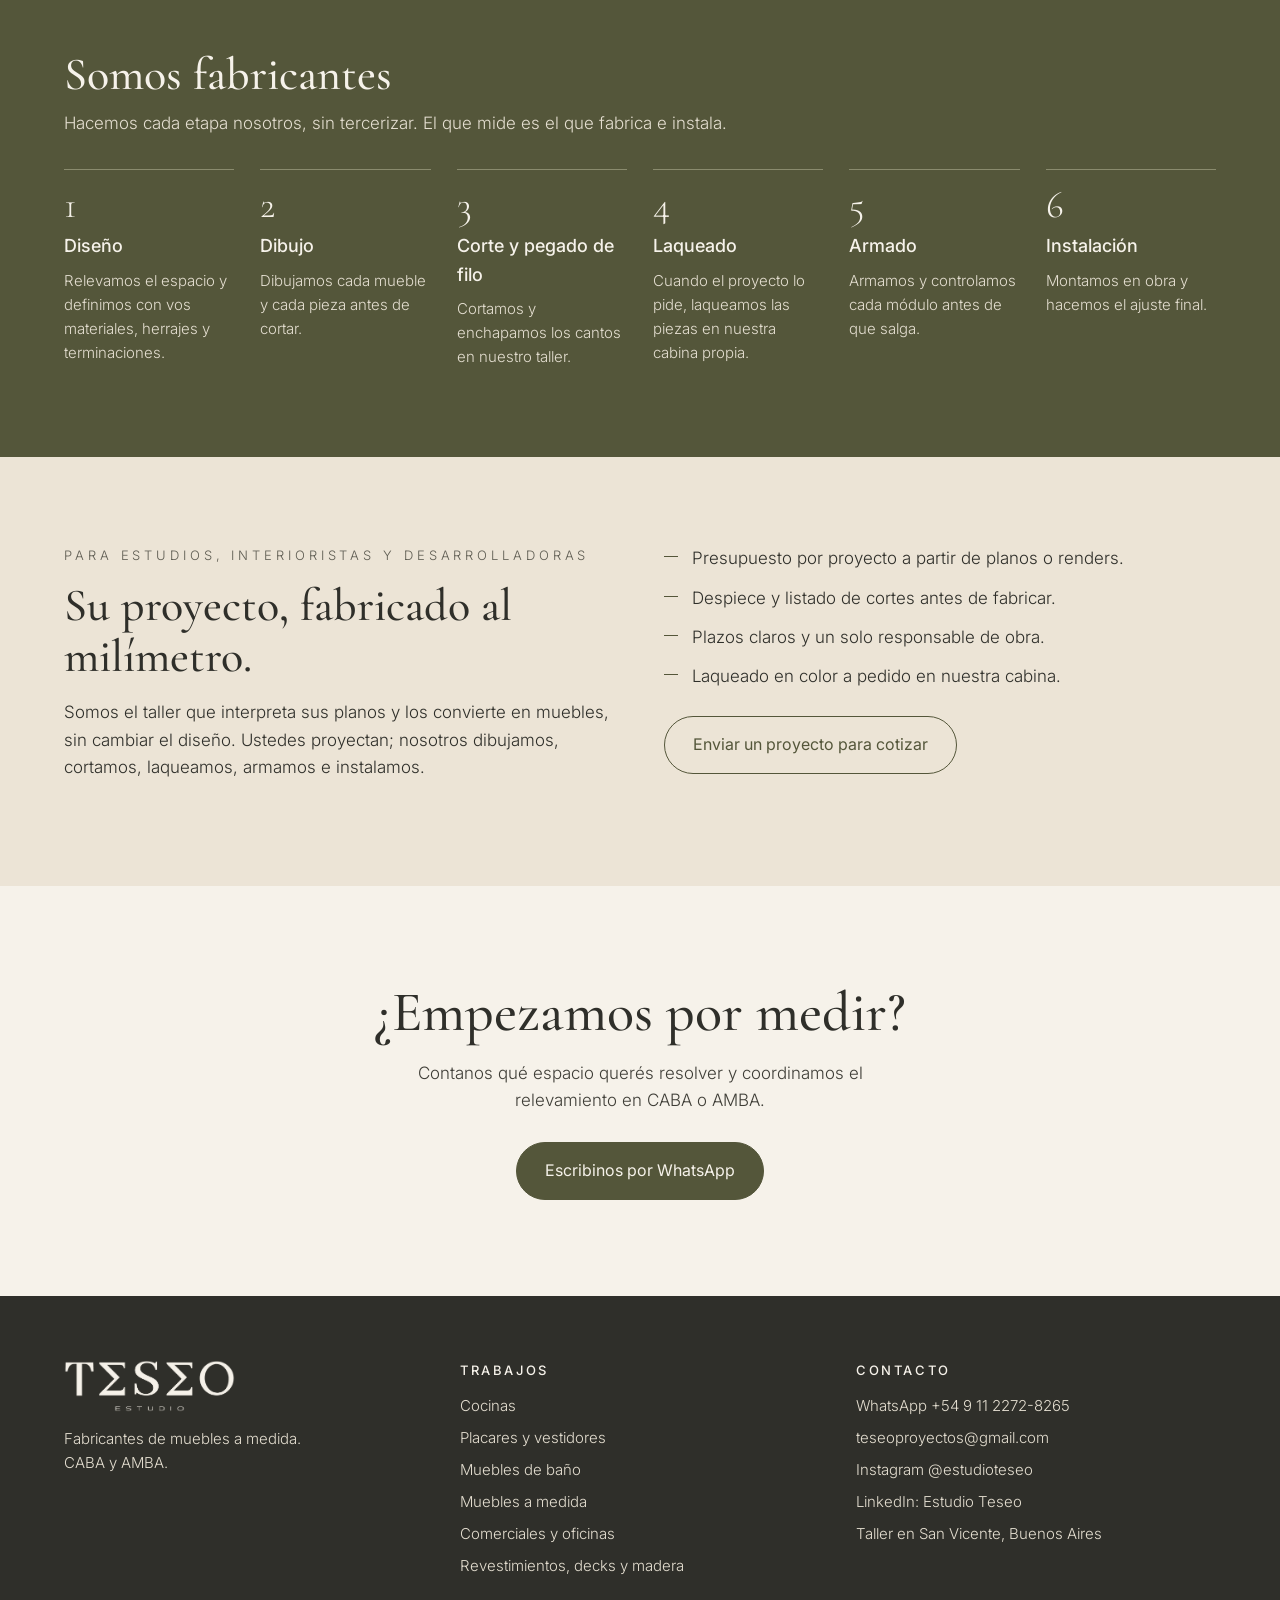
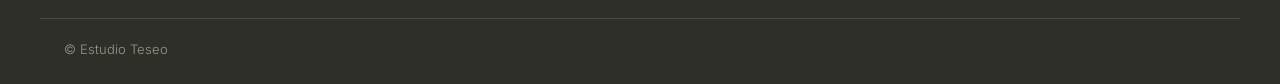
==== commit a8e8488e: "Etapas: laqueado antes del armado" ====
--- a/index.html
+++ b/index.html
@@ -22,16 +22,16 @@
 <main>
 <section class="slider" aria-label="Trabajos destacados"><a class="slide on" href="cocinas-a-medida.html" style="background-image:url(img/obras/cocinas-25.jpg)"><span class="cap">Cocinas</span></a><a class="slide" href="placares-y-vestidores.html" style="background-image:url(img/obras/placares-14.jpg)"><span class="cap">Placares y vestidores</span></a><a class="slide" href="muebles-comerciales-y-oficinas.html" style="background-image:url(img/obras/comerciales-05.jpg)"><span class="cap">Comerciales y oficinas</span></a><a class="slide" href="muebles-de-bano.html" style="background-image:url(img/obras/banos-10.jpg)"><span class="cap">Muebles de baño</span></a><a class="slide" href="revestimientos-decks-y-madera.html" style="background-image:url(img/obras/especiales-02.jpg)"><span class="cap">Decks y madera</span></a><div class="slogan"><p class="kicker">FABRICANTES · CABA Y AMBA</p><h1>Fabricamos a medida,<br><em>de punta a punta.</em></h1></div><div class="dots"><button class="dot on" aria-label="Foto 1"></button><button class="dot" aria-label="Foto 2"></button><button class="dot" aria-label="Foto 3"></button><button class="dot" aria-label="Foto 4"></button><button class="dot" aria-label="Foto 5"></button></div></section>
 <section class="intro"><div class="wrap narrow">
-<p>En <strong>Estudio Teseo</strong> somos <strong>fabricantes</strong>. Nos encargamos de <strong>cada etapa del proyecto</strong>: diseño, dibujo, corte y pegado de filo, armado, pintura en <strong>cabina propia</strong> cuando hace falta e <strong>instalación en obra</strong>. Así aseguramos la calidad del producto en cada parte del proceso.</p>
+<p>En <strong>Estudio Teseo</strong> somos <strong>fabricantes</strong>. Nos encargamos de <strong>cada etapa del proyecto</strong>: diseño, dibujo, corte y pegado de filo, laqueado en <strong>cabina propia</strong> cuando hace falta, armado e <strong>instalación en obra</strong>. Así aseguramos la calidad del producto en cada parte del proceso.</p>
 <ul class="rubros"><li><strong>Muebles a medida</strong><span>Cocinas, placares, vestidores, vanitorys, racks y bibliotecas.</span></li><li><strong>Muebles comerciales</strong><span>Barras, mostradores, bancos y jardineras para locales y salones.</span></li><li><strong>Muebles para oficinas</strong><span>Escritorios, puestos de trabajo, cajoneras y guardado.</span></li><li><strong>Aberturas a medida</strong><span>Puertas y frentes fabricados a la medida exacta de cada vano.</span></li><li><strong>Todo tipo de revestimientos</strong><span>Listones, paneles de madera, revestimientos de pared y decks.</span></li></ul>
 <p class="center"><a class="btn" href="https://wa.me/5491122728265?text=Hola%20Estudio%20Teseo%2C%20vengo%20de%20la%20web%20y%20quiero%20pedir%20un%20relevamiento." target="_blank" rel="noopener">Pedí tu relevamiento</a></p>
 </div></section>
 <section class="video"><div class="wrap center"><h2>Conocé Estudio Teseo</h2><div class="ig"><iframe src="https://www.instagram.com/reel/DfYvOZ5NpeD/embed" title="Video de presentación de Estudio Teseo" loading="lazy" allowtransparency="true" allowfullscreen scrolling="no"></iframe></div></div></section>
 <section class="tiles-sec"><div class="wrap"><h2>Trabajos realizados</h2><p class="sub">Elegí un tipo de trabajo para ver las fotos.</p><div class="tiles"><a class="tile" href="cocinas-a-medida.html"><img loading="lazy" src="img/obras-mini/cocinas-25.jpg" alt=""><span><strong>Cocinas</strong><em>Bajo mesadas, alacenas, islas, columnas de hornos y despensas, fabricados para tu espacio.</em></span></a><a class="tile" href="placares-y-vestidores.html"><img loading="lazy" src="img/obras-mini/placares-14.jpg" alt=""><span><strong>Placares y vestidores</strong><em>Frentes de abrir o corredizos e interiores organizados al centímetro.</em></span></a><a class="tile" href="muebles-de-bano.html"><img loading="lazy" src="img/obras-mini/banos-10.jpg" alt=""><span><strong>Muebles de baño</strong><em>Vanitorys flotantes, mesadas de madera y muebles preparados para la humedad.</em></span></a><a class="tile" href="muebles-a-medida.html"><img loading="lazy" src="img/obras-mini/medida-31.jpg" alt=""><span><strong>Muebles a medida</strong><em>Racks, bibliotecas, aparadores, barras, escritorios, mesas y bodegas.</em></span></a><a class="tile" href="muebles-comerciales-y-oficinas.html"><img loading="lazy" src="img/obras-mini/comerciales-05.jpg" alt=""><span><strong>Comerciales y oficinas</strong><em>Locales, consultorios, salones, oficinas y espacios de atención.</em></span></a><a class="tile" href="revestimientos-decks-y-madera.html"><img loading="lazy" src="img/obras-mini/especiales-02.jpg" alt=""><span><strong>Revestimientos, decks y madera</strong><em>Decks, pérgolas, revestimientos, aberturas a medida y piezas de madera maciza.</em></span></a></div></div></section>
-<section class="proceso"><div class="wrap"><h2>Somos fabricantes</h2><p class="sub">Hacemos cada etapa nosotros, sin tercerizar. El que mide es el que fabrica e instala.</p><ol class="pasos"><li><span class="n">1</span><strong>Diseño</strong><span>Relevamos el espacio y definimos con vos materiales, herrajes y terminaciones.</span></li><li><span class="n">2</span><strong>Dibujo</strong><span>Dibujamos cada mueble y cada pieza antes de cortar.</span></li><li><span class="n">3</span><strong>Corte y pegado de filo</strong><span>Cortamos y enchapamos los cantos en nuestro taller.</span></li><li><span class="n">4</span><strong>Armado</strong><span>Armamos y controlamos cada módulo antes de que salga.</span></li><li><span class="n">5</span><strong>Pintura</strong><span>Cuando el proyecto lo pide, laqueamos en nuestra cabina propia.</span></li><li><span class="n">6</span><strong>Instalación</strong><span>Montamos en obra y hacemos el ajuste final.</span></li></ol></div></section>
+<section class="proceso"><div class="wrap"><h2>Somos fabricantes</h2><p class="sub">Hacemos cada etapa nosotros, sin tercerizar. El que mide es el que fabrica e instala.</p><ol class="pasos"><li><span class="n">1</span><strong>Diseño</strong><span>Relevamos el espacio y definimos con vos materiales, herrajes y terminaciones.</span></li><li><span class="n">2</span><strong>Dibujo</strong><span>Dibujamos cada mueble y cada pieza antes de cortar.</span></li><li><span class="n">3</span><strong>Corte y pegado de filo</strong><span>Cortamos y enchapamos los cantos en nuestro taller.</span></li><li><span class="n">4</span><strong>Laqueado</strong><span>Cuando el proyecto lo pide, laqueamos las piezas en nuestra cabina propia.</span></li><li><span class="n">5</span><strong>Armado</strong><span>Armamos y controlamos cada módulo antes de que salga.</span></li><li><span class="n">6</span><strong>Instalación</strong><span>Montamos en obra y hacemos el ajuste final.</span></li></ol></div></section>
 <section class="estudios"><div class="wrap two">
 <div><p class="kicker">PARA ESTUDIOS, INTERIORISTAS Y DESARROLLADORAS</p><h2>Su proyecto, fabricado al milímetro.</h2>
-<p>Somos el taller que interpreta sus planos y los convierte en muebles, sin cambiar el diseño. Ustedes proyectan; nosotros dibujamos, cortamos, armamos, pintamos e instalamos.</p></div>
+<p>Somos el taller que interpreta sus planos y los convierte en muebles, sin cambiar el diseño. Ustedes proyectan; nosotros dibujamos, cortamos, laqueamos, armamos e instalamos.</p></div>
 <div><ul class="checks"><li>Presupuesto por proyecto a partir de planos o renders.</li><li>Despiece y listado de cortes antes de fabricar.</li><li>Plazos claros y un solo responsable de obra.</li><li>Laqueado en color a pedido en nuestra cabina.</li></ul>
 <a class="btn outline" href="mailto:teseoproyectos@gmail.com?subject=Proyecto%20para%20cotizar">Enviar un proyecto para cotizar</a></div></div></section>
 <section class="cta"><div class="wrap center">
